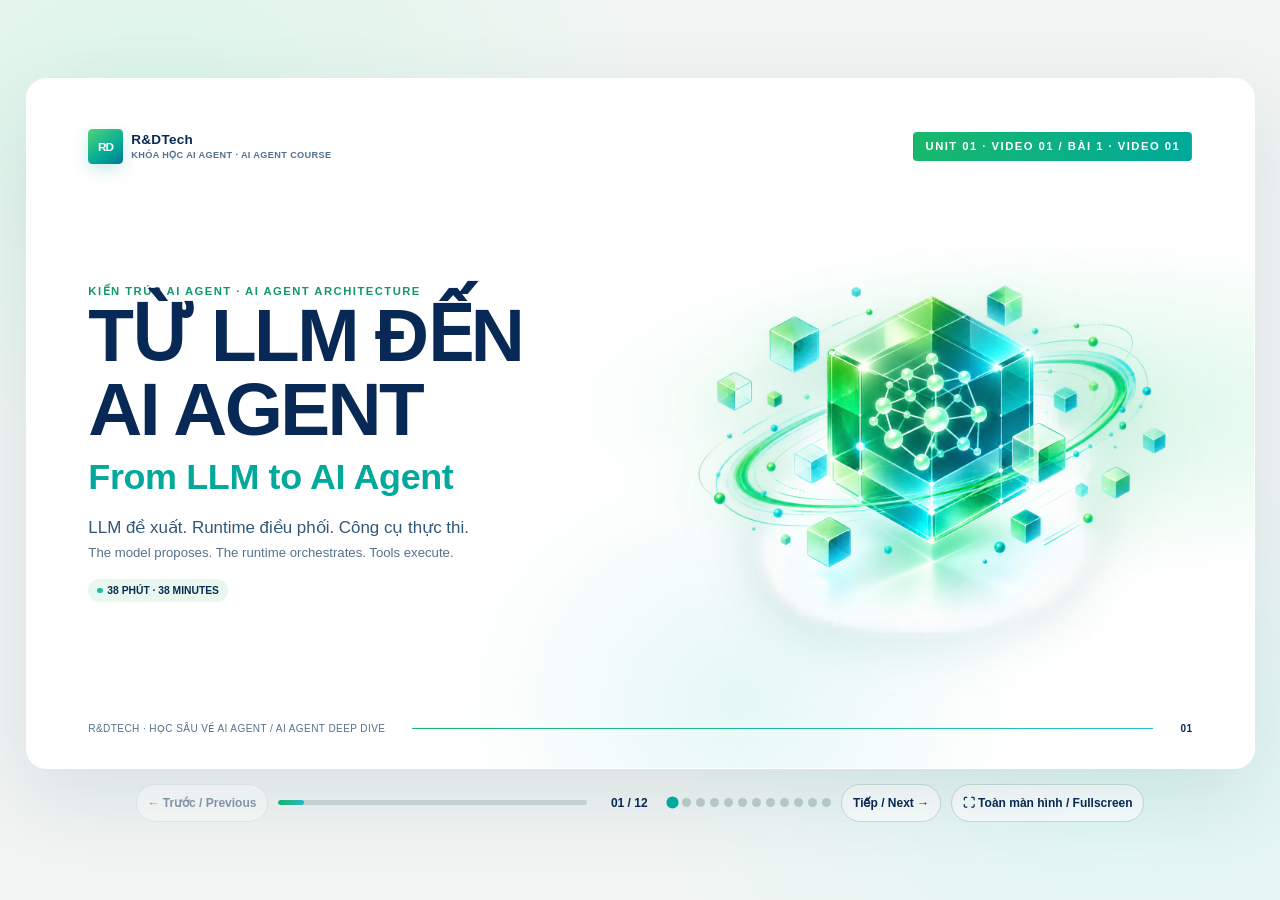
==== sessions/01-agent-architecture/video-01-from-llm-to-agent/presentation/index.html @ 14184498 "Add Video 01 AI agent debugger and course materials" ====
<!doctype html>
<html lang="vi">
<head>
  <meta charset="utf-8">
  <meta name="viewport" content="width=device-width, initial-scale=1">
  <meta name="theme-color" content="#f5faf8">
  <title>Từ LLM đến AI Agent | From LLM to AI Agent</title>
  <style>
    :root {
      color-scheme: light;
      --ink: #082956;
      --ink-soft: #31577d;
      --muted: #55718d;
      --paper: #ffffff;
      --mint: #e8f8ef;
      --mint-strong: #d2f2df;
      --green: #19b86b;
      --teal: #00a99b;
      --cyan: #28bfd0;
      --line: #bce6d4;
      --shadow: 0 28px 80px #092d4d1a;
      --radius: 1.5cqw;
    }

    * { box-sizing: border-box; }
    html, body { width: 100%; height: 100%; margin: 0; }
    body {
      color: var(--ink);
      background:
        radial-gradient(ellipse at 12% 12%, #dbf5e9 0, transparent 30%),
        radial-gradient(ellipse at 88% 86%, #def7f4 0, transparent 29%),
        #f0f5f3;
      font-family: "Avenir Next", "Segoe UI", Arial, sans-serif;
      overflow: hidden;
    }
    button { font: inherit; }
    .presentation {
      min-height: 100svh;
      display: flex;
      flex-direction: column;
      align-items: center;
      justify-content: center;
      gap: 14px;
      padding: 18px 12px;
    }
    .deck {
      position: relative;
      width: min(96vw, 1500px);
      max-height: calc(100svh - 104px);
      aspect-ratio: 16 / 9;
      container-type: inline-size;
      overflow: hidden;
      border: 1px solid #ffffff;
      border-radius: 20px;
      background: var(--paper);
      box-shadow: var(--shadow);
      isolation: isolate;
    }
    .slide {
      position: absolute;
      inset: 0;
      display: none;
      grid-template-rows: auto 1fr auto;
      gap: 2.1cqw;
      padding: 4.1cqw 5cqw 2.8cqw;
      overflow: hidden;
      background:
        radial-gradient(circle at 93% 7%, #dff7f2 0, transparent 19%),
        radial-gradient(circle at 6% 100%, #eef9f4 0, transparent 24%),
        var(--paper);
    }
    .slide.active { display: grid; animation: slide-in .28s ease-out both; }
    .slide::before {
      content: "";
      position: absolute;
      z-index: -1;
      inset: 0;
      opacity: .42;
      pointer-events: none;
      background-image: linear-gradient(#d8ece61a 1px, transparent 1px), linear-gradient(90deg, #d8ece61a 1px, transparent 1px);
      background-size: 4.2cqw 4.2cqw;
      mask-image: linear-gradient(135deg, #000 0, transparent 55%);
    }
    @keyframes slide-in { from { opacity: .3; transform: translateY(8px); } to { opacity: 1; transform: translateY(0); } }
    @media (prefers-reduced-motion: reduce) { *, *::before, *::after { animation-duration: .01ms !important; transition-duration: .01ms !important; scroll-behavior: auto !important; } }

    .masthead, .slide-foot { display: flex; align-items: center; justify-content: space-between; gap: 1rem; }
    .brand { display: flex; align-items: center; gap: .7cqw; font-weight: 800; letter-spacing: .02em; }
    .brand-mark {
      display: grid; place-items: center; width: 2.8cqw; aspect-ratio: 1; min-width: 24px;
      border-radius: .35cqw; color: white; font-size: .96cqw; font-weight: 900; letter-spacing: -.08em;
      background: linear-gradient(145deg, #51d479, #00a698 65%, #08738f);
      box-shadow: 0 6px 16px #00a69833;
    }
    .brand-name { font-size: 1.1cqw; line-height: 1.1; }
    .brand-name small { display: block; margin-top: .18em; color: var(--muted); font-size: .68em; font-weight: 600; letter-spacing: .04em; }
    .unit-tag, .eyebrow { color: var(--teal); font-size: .92cqw; font-weight: 800; letter-spacing: .13em; text-transform: uppercase; }
    .unit-tag { padding: .65em 1em; border: 1px solid transparent; border-radius: .32cqw; color: white; background: linear-gradient(100deg, var(--green), var(--teal)); }
    .slide-foot { color: #698196; font-size: .82cqw; letter-spacing: .04em; }
    .slide-foot .foot-line { flex: 1; height: 1px; margin: 0 1.1em; background: linear-gradient(90deg, #51c7a6, #b6dcea); }
    .slide-foot .page { color: var(--ink); font-weight: 800; }
    .title-block { position: relative; z-index: 1; }
    h1, h2, h3, p { margin: 0; }
    h1, h2, h3 { font-family: "Avenir Next Condensed", "Avenir Next", "Arial Narrow", sans-serif; font-weight: 800; }
    h1 { max-width: 17ch; font-size: clamp(2rem, 4.6cqw, 4.9rem); line-height: .99; letter-spacing: -.035em; text-transform: uppercase; }
    h2 { max-width: 24ch; font-size: clamp(1.65rem, 3.45cqw, 3.7rem); line-height: 1.03; letter-spacing: -.03em; text-transform: uppercase; }
    h3 { font-size: clamp(.95rem, 1.55cqw, 1.45rem); line-height: 1.1; letter-spacing: -.015em; }
    .en-title { display: block; margin-top: .28em; color: var(--teal); font-family: "Avenir Next", "Segoe UI", Arial, sans-serif; font-size: .48em; line-height: 1.15; letter-spacing: -.01em; font-weight: 700; text-transform: none; }
    .en { display: block; margin-top: .28em; color: var(--muted); font-size: .78em; line-height: 1.35; font-weight: 500; letter-spacing: 0; }
    .lede { max-width: 62ch; margin-top: 1.1em; color: var(--ink-soft); font-size: clamp(.82rem, 1.38cqw, 1.35rem); line-height: 1.45; }
    .pair { line-height: 1.2; }
    .pair small { display: block; margin-top: .32em; color: var(--muted); font-size: .78em; line-height: 1.3; font-weight: 500; }
    .body-copy { color: var(--ink-soft); font-size: clamp(.75rem, 1.13cqw, 1.1rem); line-height: 1.45; }
    .body-copy .en { font-size: .82em; }
    .accent { color: var(--teal); }
    .green { color: #168858; }
    .muted { color: var(--muted); }
    .pill { display: inline-flex; align-items: center; gap: .45em; padding: .55em .85em; border-radius: 99px; background: var(--mint); color: var(--ink); font-size: .84cqw; font-weight: 700; }
    .pill::before { content: ""; width: .55em; aspect-ratio: 1; border-radius: 50%; background: linear-gradient(135deg, var(--green), var(--cyan)); }
    .callout { display: flex; align-items: center; gap: 1.1em; padding: 1em 1.2em; border: 1px solid #a8e0cb; border-radius: 1cqw; background: linear-gradient(110deg, #effbf5, #f7fcfa); }
    .callout-bar { flex: 0 0 .28em; align-self: stretch; border-radius: 10px; background: linear-gradient(var(--green), var(--cyan)); }
    .callout p { color: var(--ink); font-size: clamp(.85rem, 1.35cqw, 1.28rem); line-height: 1.35; font-weight: 700; }
    .callout p small { display: block; margin-top: .35em; color: var(--muted); font-size: .78em; font-weight: 500; }
    .node { position: relative; padding: 1.3cqw; border: 1px solid var(--line); border-radius: 1.05cqw; background: #ffffffeb; box-shadow: 0 9px 24px #0c44510d; }
    .node strong { display: block; font-size: 1.2cqw; line-height: 1.1; }
    .node small { display: block; margin-top: .48em; color: var(--muted); font-size: .9cqw; line-height: 1.35; }
    .node-number { display: inline-grid; place-items: center; width: 2em; height: 2em; margin-bottom: .55em; border-radius: .6em; background: var(--mint-strong); color: #078472; font-size: 1cqw; font-weight: 850; }
    .icon-box { display: grid; place-items: center; width: 4.6cqw; aspect-ratio: 1; min-width: 42px; border-radius: 1.1cqw; color: var(--teal); background: linear-gradient(145deg, #e2faef, #e4f8fa); }
    .icon-box svg { width: 60%; height: 60%; }
    .core-dot { display: grid; place-items: center; aspect-ratio: 1; border-radius: 25%; color: #fff; background: linear-gradient(145deg, #45d67c, #00a7a3 70%, #14788b); font-weight: 900; box-shadow: 0 14px 32px #00a78c33; }
    .arrow { color: var(--teal); font-size: 2.4cqw; font-weight: 300; text-align: center; }
    .grid-2 { display: grid; grid-template-columns: repeat(2, 1fr); gap: 1.2cqw; }
    .grid-3 { display: grid; grid-template-columns: repeat(3, 1fr); gap: 1.2cqw; }
    .grid-4 { display: grid; grid-template-columns: repeat(4, 1fr); gap: 1cqw; }
    .stack { display: grid; gap: 1cqw; }

    /* Cover */
    .cover { color: var(--ink); background: radial-gradient(ellipse at 84% 48%, #d8f7e6 0, transparent 34%), radial-gradient(ellipse at 58% 90%, #e5f8f5 0, transparent 28%), #fff; }
    .cover::before { opacity: .24; background-image: linear-gradient(#8bd8c51a 1px, transparent 1px), linear-gradient(90deg, #8bd8c51a 1px, transparent 1px); mask-image: linear-gradient(135deg, #000 0, transparent 60%); }
    .cover .brand-name small, .cover .slide-foot { color: var(--muted); }
    .cover .unit-tag { color: white; border-color: transparent; background: linear-gradient(100deg, var(--green), var(--teal)); }
    .cover .eyebrow { color: #13976d; }
    .cover .en-title { color: var(--teal); }
    .cover .lede { color: var(--ink-soft); }
    .cover .slide-foot .foot-line { background: linear-gradient(90deg, var(--green), var(--cyan)); }
    .cover-grid { display: grid; grid-template-columns: 1.03fr .97fr; align-items: center; gap: 2cqw; min-height: 0; }
    .cover h1 { max-width: 12ch; font-size: clamp(2.4rem, 6.1cqw, 6.4rem); }
    .cover .lede { max-width: 48ch; }
    .cover-visual { position: relative; display: grid; place-items: center; min-height: 27cqw; }
    .hero-art { display: block; width: 112%; max-height: 34cqw; object-fit: contain; filter: drop-shadow(0 18px 24px #078b7620); }
    .orbit { position: absolute; width: 25cqw; aspect-ratio: 1; border: 1px solid #51dbbc80; border-radius: 50%; transform: rotate(-26deg) scaleY(.72); box-shadow: 0 0 0 2.2cqw #35cba510, 0 0 0 4.4cqw #35cba508; }
    .orbit::before, .orbit::after { content: ""; position: absolute; top: 50%; left: -1.6%; width: 3.2%; aspect-ratio: 1; border-radius: 50%; background: #6df4c4; box-shadow: 0 0 24px #6df4c4; }
    .orbit::after { left: auto; right: -1.6%; background: #39d4e5; box-shadow: 0 0 24px #39d4e5; }
    .core-cube { position: relative; display: grid; place-items: center; width: 15cqw; aspect-ratio: 1; transform: rotate(45deg); border: 1px solid #b5fff07a; border-radius: 2.3cqw; background: linear-gradient(135deg, #5ee1a7c9, #009facc7 62%, #083d6b); box-shadow: 22px 25px 0 #061d3480, 0 0 80px #16d5b755; }
    .core-cube span { transform: rotate(-45deg); color: white; font-size: 3.2cqw; font-weight: 900; letter-spacing: -.08em; }
    .orbit-label { position: absolute; padding: .65em .85em; border: 1px solid #8cf4d279; border-radius: 99px; color: #e9fff8; background: #092942b8; font-size: .85cqw; font-weight: 700; box-shadow: 0 8px 26px #00172344; }
    .orbit-label small { display: block; margin-top: .18em; color: #abe3d8; font-size: .8em; font-weight: 500; }
    .label-context { top: 7%; left: -4%; }
    .label-tools { right: -2%; top: 25%; }
    .label-runtime { bottom: 6%; left: 4%; }
    .label-environment { right: 0; bottom: 11%; }

    /* Slide 2 */
    .course-map { align-content: center; }
    .course-map .node { min-height: 16cqw; padding: 1.4cqw; border-top: .32cqw solid var(--green); }
    .course-map .node:nth-child(even) { border-top-color: var(--cyan); }
    .course-map .node strong { font-size: 1.35cqw; }
    .course-map .unit-number { color: #139975; font-size: 2.7cqw; font-weight: 900; letter-spacing: -.06em; }
    .course-note { margin-top: 1.4cqw; }
    /* Slide 3 */
    .video-card { display: grid; grid-template-columns: .18fr 1fr; gap: 1.4cqw; align-items: center; min-height: 13cqw; padding: 1.6cqw; border: 1px solid var(--line); border-radius: 1.2cqw; background: linear-gradient(110deg, #f1fbf5, #fff 72%); }
    .video-card:nth-child(2) { background: linear-gradient(110deg, #eaf8fa, #fff 72%); }
    .video-no { color: var(--teal); font-size: 4cqw; line-height: .9; font-weight: 900; letter-spacing: -.07em; }
    .video-card h3 { font-size: 1.7cqw; }
    .video-card p { margin-top: .5em; color: var(--ink-soft); font-size: 1cqw; line-height: 1.4; }
    .video-card p small { display: block; margin-top: .24em; color: var(--muted); font-size: .82em; }
    /* Slide 4 */
    .transition-grid { display: grid; grid-template-columns: .76fr .16fr 1.3fr; align-items: center; gap: 1.2cqw; }
    .llm-card { display: grid; place-items: center; min-height: 16cqw; text-align: center; background: #f5fafb; }
    .llm-card .core-dot { display: grid; place-items: center; width: 7cqw; aspect-ratio: 1; margin: 1cqw 0; border-radius: 2cqw; color: white; background: linear-gradient(145deg, #45d67c, #00a7a3 70%, #14788b); font-size: 2.5cqw; font-weight: 900; box-shadow: 0 14px 32px #00a78c33; }
    .agent-card { padding: 1.5cqw; border: 1px solid #a6dfcd; border-radius: 1.1cqw; background: linear-gradient(135deg, #eefaf4, #fff 70%); }
    .agent-card-head { display: flex; align-items: center; gap: 1cqw; margin-bottom: 1.2cqw; }
    .agent-card-head .core-dot { flex: 0 0 4cqw; display: grid; place-items: center; width: 4cqw; aspect-ratio: 1; border-radius: 1cqw; color: white; background: linear-gradient(145deg, #42d276, #00a6a2 70%, #14788b); font-size: 1.2cqw; font-weight: 900; }
    .agent-card-body { display: grid; grid-template-columns: 1.05fr .95fr; gap: .6cqw; align-items: center; }
    .architecture-art { display: block; width: 100%; max-height: 13cqw; object-fit: contain; filter: drop-shadow(0 12px 18px #078b7620); }
    .agent-parts { display: grid; grid-template-columns: repeat(2, 1fr); gap: .65cqw; }
    .agent-parts div { padding: .72cqw .85cqw; border-left: .23cqw solid var(--teal); background: #fff; font-size: .88cqw; font-weight: 750; }
    .agent-parts small { display: block; margin-top: .22em; color: var(--muted); font-size: .82em; font-weight: 500; }
    .transition-caption { margin-top: 1.3cqw; text-align: center; }
    /* Slide 5 */
    .io-row { display: grid; grid-template-columns: 1fr .22fr 1fr .22fr 1fr; align-items: center; gap: .7cqw; }
    .io-card { min-height: 15cqw; padding: 1.4cqw; }
    .io-card h3 { margin-bottom: 1cqw; }
    .io-list { display: grid; gap: .55cqw; color: var(--ink-soft); font-size: .93cqw; }
    .io-list span { padding: .55em .7em; border-radius: .6em; background: #f1f8f6; }
    .limitations { align-self: end; display: grid; grid-template-columns: repeat(3, 1fr); gap: .7cqw; }
    .limit { padding: .8cqw 1cqw; border: 1px solid #d4e8e1; border-radius: .8cqw; background: #fff; font-size: .9cqw; font-weight: 700; line-height: 1.25; }
    .limit small { display: block; margin-top: .25em; color: var(--muted); font-size: .8em; font-weight: 500; }
    /* Slide 6 */
    .compare-card { display: flex; flex-direction: column; gap: .7cqw; min-height: 22cqw; padding: 1.35cqw; border: 1px solid var(--line); border-radius: 1cqw; background: #ffffffd9; }
    .compare-card.featured { border-color: #68c9ac; background: linear-gradient(150deg, #e9f9f1, #fff 67%); box-shadow: 0 12px 30px #1baf8212; }
    .compare-card h3 { font-size: 1.55cqw; }
    .compare-tagline { color: var(--teal); font-size: .83cqw; font-weight: 800; letter-spacing: .05em; text-transform: uppercase; }
    .mini-flow { display: flex; align-items: center; justify-content: center; gap: .45cqw; min-height: 4cqw; margin: .3cqw 0; color: var(--ink); font-size: .9cqw; font-weight: 750; }
    .mini-flow b { color: var(--teal); font-size: 1.3cqw; }
    .compare-card p { color: var(--ink-soft); font-size: .88cqw; line-height: 1.4; }
    .compare-card p small { display: block; margin-top: .28em; color: var(--muted); font-size: .83em; }
    /* Slide 7 */
    .equation { display: grid; grid-template-columns: 1.1fr .18fr repeat(5, 1fr); align-items: stretch; gap: .55cqw; }
    .equation .eq { display: grid; place-content: center; color: var(--teal); font-size: 2.3cqw; font-weight: 600; }
    .equation-part { display: grid; align-content: center; gap: .55cqw; min-height: 10cqw; padding: .9cqw; border: 1px solid var(--line); border-radius: .9cqw; background: white; text-align: center; }
    .equation-part:first-child { border-color: #69d6af; background: #ecfbf3; }
    .equation-part strong { font-size: 1.12cqw; }
    .equation-part small { color: var(--muted); font-size: .78cqw; line-height: 1.3; }
    .equation-part .symbol { display: grid; place-items: center; margin: auto; width: 2.7cqw; aspect-ratio: 1; border-radius: .8cqw; color: var(--teal); background: var(--mint); font-size: 1.25cqw; font-weight: 900; }
    /* Slide 8 */
    .architecture { position: relative; display: grid; grid-template-columns: 1fr 1.2fr 1fr; grid-template-rows: auto 1fr auto; align-items: center; gap: 1.1cqw; padding: 1.2cqw 1.3cqw; border: 1px solid #cee9df; border-radius: 1.3cqw; background: linear-gradient(145deg, #f4fbf7, #fff 58%, #eef9fa); }
    .architecture .node { padding: .9cqw; text-align: center; }
    .architecture .node strong { font-size: 1.02cqw; }
    .architecture .node small { font-size: .76cqw; }
    .arch-app { grid-column: 2; grid-row: 1; }
    .arch-llm { grid-column: 1; grid-row: 2; }
    .arch-runtime { grid-column: 2; grid-row: 2; border-color: #41b997; background: linear-gradient(135deg,#dff8ec,#f5fffb); box-shadow: 0 12px 32px #008e7330; }
    .arch-tools { grid-column: 3; grid-row: 2; }
    .arch-context { grid-column: 1 / 2; grid-row: 3; }
    .arch-env { grid-column: 3; grid-row: 3; }
    .arch-connector { position: absolute; color: var(--teal); font-size: 1.25cqw; font-weight: 750; }
    .conn-app { top: 27%; left: 49%; transform: translateX(-50%); }
    .conn-llm { top: 49%; left: 28%; }
    .conn-tools { top: 49%; right: 26%; }
    .arch-caption { margin-top: .2cqw; text-align: center; color: var(--muted); font-size: .78cqw; }
    .arch-caption small { display: block; margin-top: .22em; font-size: .9em; }
    /* Slide 9 */
    .loop-grid { display: grid; grid-template-columns: repeat(4, 1fr); gap: .8cqw; align-content: center; }
    .loop-step { position: relative; min-height: 8.7cqw; padding: 1cqw; border: 1px solid var(--line); border-radius: .95cqw; background: #fff; }
    .loop-step .step-n { display: inline-grid; place-items: center; width: 1.9em; height: 1.9em; margin-bottom: .55em; border-radius: 50%; color: white; background: linear-gradient(145deg, var(--green), var(--teal)); font-size: .85cqw; font-weight: 850; }
    .loop-step strong { display: block; font-size: 1.08cqw; line-height: 1.15; }
    .loop-step small { display: block; margin-top: .35em; color: var(--muted); font-size: .77cqw; line-height: 1.3; }
    .loop-step:not(:nth-child(4)):not(:nth-child(8))::after { content: "→"; position: absolute; top: 42%; right: -.85cqw; z-index: 2; color: var(--teal); font-size: 1.35cqw; font-weight: 800; }
    .loop-step:nth-child(4)::after { content: "↓"; position: absolute; right: 48%; bottom: -1.45cqw; z-index: 2; color: var(--teal); font-size: 1.25cqw; font-weight: 800; }
    .loop-step:nth-child(5)::after, .loop-step:nth-child(6)::after, .loop-step:nth-child(7)::after { content: "←"; right: auto; left: -.85cqw; }
    .loop-step:nth-child(5) { grid-column: 4; }
    .loop-step:nth-child(6) { grid-column: 3; }
    .loop-step:nth-child(7) { grid-column: 2; }
    .loop-step:nth-child(8) { grid-column: 1; }
    .loop-step.end { border-color: #70d5ad; background: #eafaf2; }
    .loop-rule { color: var(--ink-soft); font-size: .85cqw; text-align: center; }
    .loop-rule small { display: block; margin-top: .2em; color: var(--muted); font-size: .9em; }
    /* Slide 10 */
    .react-grid { display: grid; grid-template-columns: repeat(3, 1fr); gap: 1.25cqw; align-items: stretch; }
    .react-card { min-height: 16cqw; padding: 1.45cqw; border: 1px solid var(--line); border-radius: 1.15cqw; background: white; }
    .react-card .step-no { color: #15a981; font-size: 3.3cqw; line-height: .9; font-weight: 900; letter-spacing: -.08em; }
    .react-card h3 { margin-top: .8em; font-size: 1.45cqw; }
    .react-card p { margin-top: .65em; color: var(--ink-soft); font-size: .95cqw; line-height: 1.4; }
    .react-card p small { display: block; margin-top: .3em; color: var(--muted); font-size: .82em; }
    .react-arrow { display: grid; place-items: center; margin-top: .7cqw; color: var(--teal); font-size: 2.2cqw; }
    /* Slide 11 */
    .tool-layout { display: grid; grid-template-columns: 1.08fr .92fr; align-items: center; gap: 1.8cqw; }
    .code-panel { overflow: hidden; border: 1px solid #177e82; border-radius: 1cqw; color: #d9f6ef; background: #0b2942; box-shadow: 0 12px 32px #08243e28; }
    .code-head { display: flex; justify-content: space-between; padding: .8cqw 1cqw; color: #9cebd0; border-bottom: 1px solid #ffffff20; font-size: .82cqw; font-weight: 750; }
    pre { margin: 0; padding: 1.3cqw 1.4cqw; overflow: auto; color: #e4f3f0; font: 1.02cqw/1.65 ui-monospace, SFMono-Regular, Menlo, monospace; }
    .json-key { color: #5bdad0; }
    .json-string { color: #f4db74; }
    .tool-steps { display: grid; gap: .65cqw; }
    .tool-side { display: grid; gap: .25cqw; }
    .tool-art { display: block; width: 100%; height: 9.8cqw; object-fit: contain; filter: drop-shadow(0 10px 16px #078b7620); }
    .tool-step { display: grid; grid-template-columns: 2.1cqw 1fr; align-items: center; gap: .75cqw; padding: .7cqw .8cqw; border-bottom: 1px solid #d9eae4; }
    .tool-step b { display: grid; place-items: center; width: 2cqw; aspect-ratio: 1; border-radius: 50%; color: #087d72; background: #def7ec; font-size: .85cqw; }
    .tool-step strong { display: block; font-size: .94cqw; }
    .tool-step small { display: block; margin-top: .15em; color: var(--muted); font-size: .75cqw; }
    /* Slide 12 */
    .demo-flow { display: grid; grid-template-columns: repeat(4, 1fr); gap: 1cqw; align-items: stretch; }
    .demo-step { position: relative; min-height: 18cqw; padding: 1.2cqw; border: 1px solid var(--line); border-radius: 1cqw; background: #fff; }
    .demo-step:not(:last-child)::after { content: "›"; position: absolute; z-index: 2; top: 42%; right: -.8cqw; color: var(--green); font-size: 2.4cqw; font-weight: 800; }
    .demo-step .number { color: var(--teal); font-size: 2.6cqw; line-height: 1; font-weight: 900; }
    .demo-step h3 { margin-top: .75em; font-size: 1.2cqw; }
    .demo-step p { margin-top: .65em; color: var(--ink-soft); font-size: .88cqw; line-height: 1.4; }
    .demo-step p small { display: block; margin-top: .28em; color: var(--muted); font-size: .82em; }
    .demo-step:last-child { border-color: #72d8b0; background: linear-gradient(145deg,#ebfaf2,#fff); }
    .trace-line { display: flex; align-items: center; justify-content: space-between; gap: .55cqw; margin-top: 1.1cqw; padding: .8cqw 1cqw; border-radius: .75cqw; color: #e5f7f0; background: #0a2a45; font: .78cqw ui-monospace, SFMono-Regular, Menlo, monospace; }
    .trace-line span { color: #74e5bd; }
    .trace-line b { color: #58c9d6; font-size: 1.2em; }

    .controls { display: flex; align-items: center; justify-content: center; gap: 10px; width: min(96vw, 1500px); color: var(--ink-soft); }
    .control-btn { min-height: 38px; padding: .55em .9em; border: 1px solid #c8dcd6; border-radius: 99px; color: var(--ink); background: #ffffffb8; font-size: 12px; font-weight: 700; cursor: pointer; transition: background .2s ease, border-color .2s ease, transform .2s ease; }
    .control-btn:hover { border-color: #70c9a9; background: white; transform: translateY(-1px); }
    .control-btn:focus-visible, .dot:focus-visible { outline: 3px solid #00a69b; outline-offset: 3px; }
    .control-btn:disabled { opacity: .45; cursor: not-allowed; transform: none; }
    .progress-wrap { display: flex; align-items: center; gap: .8em; width: min(35vw, 380px); }
    .progress-track { flex: 1; height: 5px; overflow: hidden; border-radius: 99px; background: #cedbd7; }
    .progress-fill { width: 8.333%; height: 100%; border-radius: inherit; background: linear-gradient(90deg, var(--green), var(--cyan)); transition: width .25s ease; }
    .counter { min-width: 58px; color: var(--ink); font-size: 12px; font-weight: 800; text-align: center; }
    .dots { display: flex; align-items: center; gap: 5px; }
    .dot { width: 9px; height: 9px; padding: 0; border: 0; border-radius: 50%; background: #bdcec9; cursor: pointer; transition: transform .2s, background .2s; }
    .dot[aria-current="step"] { transform: scale(1.35); background: var(--teal); }
    .sr-only { position: absolute; width: 1px; height: 1px; padding: 0; margin: -1px; overflow: hidden; clip: rect(0,0,0,0); white-space: nowrap; border: 0; }

    @media (max-width: 760px) {
      .presentation { gap: 9px; padding: 10px 5px; }
      .deck { width: 98vw; max-height: calc(100svh - 83px); border-radius: 10px; }
      .slide { padding: 4cqw 4.2cqw 2.8cqw; gap: 2.2cqw; }
      .brand-name { font-size: 1.5cqw; }
      .brand-mark { font-size: 1.6cqw; }
      .unit-tag, .eyebrow { font-size: 1.15cqw; }
      .slide-foot { font-size: 1.05cqw; }
      .body-copy { font-size: 1.25cqw; }
      .node strong { font-size: 1.4cqw; }
      .node small { font-size: 1.08cqw; }
      .controls { gap: 5px; }
      .control-btn { min-height: 34px; padding: .45em .7em; font-size: 10px; }
      .dots { gap: 4px; }
      .dot { width: 7px; height: 7px; }
      .counter { min-width: 47px; font-size: 10px; }
      .progress-wrap { width: 26vw; }
    }
    @media (max-height: 560px) {
      .deck { height: calc(100svh - 86px); width: auto; max-height: none; }
      .presentation { gap: 7px; padding: 8px; }
      .slide { padding-top: 3cqw; padding-bottom: 2cqw; gap: 1.4cqw; }
    }
    .presentation:fullscreen { gap: 8px; padding: 8px; background: #eaf1ef; }
    .presentation:fullscreen .deck { width: min(98vw, calc((100svh - 70px) * 1.7778)); max-height: calc(100svh - 70px); border-radius: 12px; }
    @media print {
      body { overflow: visible; background: white; }
      .presentation { display: block; padding: 0; }
      .controls { display: none !important; }
      .deck { width: 100%; max-height: none; overflow: visible; border: 0; border-radius: 0; box-shadow: none; }
      .slide, .slide.active { position: relative; display: grid !important; width: 100%; aspect-ratio: 16 / 9; break-after: page; page-break-after: always; }
      .slide:last-child { break-after: auto; page-break-after: auto; }
    }
  </style>
</head>
<body>
  <div class="presentation" id="presentation">
    <main class="deck" id="deck" aria-label="Bài trình chiếu song ngữ: Từ LLM đến AI Agent / Bilingual presentation: From LLM to AI Agent">

      <section class="slide cover active" aria-labelledby="s1-title" aria-hidden="false">
        <header class="masthead">
          <div class="brand"><span class="brand-mark">RD</span><span class="brand-name">R&amp;DTech<small>KHÓA HỌC AI AGENT · AI AGENT COURSE</small></span></div>
          <span class="unit-tag">UNIT 01 · VIDEO 01 / BÀI 1 · VIDEO 01</span>
        </header>
        <div class="cover-grid">
          <div class="title-block">
            <p class="eyebrow">KIẾN TRÚC AI AGENT · AI AGENT ARCHITECTURE</p>
            <h1 id="s1-title">Từ LLM đến AI Agent<span class="en-title">From LLM to AI Agent</span></h1>
            <p class="lede">LLM đề xuất. Runtime điều phối. Công cụ thực thi.<span class="en">The model proposes. The runtime orchestrates. Tools execute.</span></p>
            <div class="pill" style="margin-top:1.4cqw">38 PHÚT · 38 MINUTES</div>
          </div>
          <div class="cover-visual">
            <img class="hero-art" src="assets/illustrations/ai-agent-hero.png" alt="Khối AI Agent trong sắc xanh lục và teal / Emerald and teal AI Agent cube">
          </div>
        </div>
        <footer class="slide-foot"><span>R&amp;DTECH · HỌC SÂU VỀ AI AGENT / AI AGENT DEEP DIVE</span><span class="foot-line"></span><span class="page">01</span></footer>
      </section>

      <section class="slide" aria-labelledby="s2-title" aria-hidden="true">
        <header class="masthead"><div class="brand"><span class="brand-mark">RD</span><span class="brand-name">R&amp;DTech<small>AI AGENT COURSE · KHÓA HỌC AI AGENT</small></span></div><span class="unit-tag">LỘ TRÌNH · COURSE MAP</span></header>
        <div class="title-block"><p class="eyebrow">4 UNIT · 4 HỌC PHẦN</p><h2 id="s2-title">Bản đồ khóa học<span class="en-title">Course roadmap</span></h2><p class="lede">Từ kiến trúc nền tảng đến vận hành Agent an toàn.<span class="en">From core architecture to secure agent operations.</span></p></div>
        <div class="grid-4 course-map">
          <article class="node"><div class="unit-number">01</div><h3>Kiến trúc AI Agent<span class="en">AI Agent Architecture</span></h3><p class="body-copy">LLM · vòng lặp · gọi công cụ · điều phối<span class="en">LLM · agent loop · tool calling · orchestration</span></p></article>
          <article class="node"><div class="unit-number">02</div><h3>Context, RAG &amp; Tool Harness<span class="en">Context, RAG &amp; Tool Harness</span></h3><p class="body-copy">Truy xuất · grounding · tích hợp công cụ<span class="en">Retrieval · grounding · tool integration</span></p></article>
          <article class="node"><div class="unit-number">03</div><h3>Orchestration &amp; Evaluation<span class="en">Orchestration &amp; Evaluation</span></h3><p class="body-copy">Workflow · phê duyệt · đánh giá<span class="en">Workflows · approvals · evaluation</span></p></article>
          <article class="node"><div class="unit-number">04</div><h3>Security, Governance &amp; AgentOps<span class="en">Security, Governance &amp; AgentOps</span></h3><p class="body-copy">Quyền truy cập · log · quan sát<span class="en">Access control · logs · observability</span></p></article>
        </div>
        <div class="callout course-note"><span class="callout-bar"></span><p>Mỗi Unit kết hợp lý thuyết và thực hành Python.<small>Every unit combines theory with Python practice.</small></p></div>
        <footer class="slide-foot"><span>UNIT 01 · KIẾN TRÚC AI AGENT / AI AGENT ARCHITECTURE</span><span class="foot-line"></span><span class="page">02</span></footer>
      </section>

      <section class="slide" aria-labelledby="s3-title" aria-hidden="true">
        <header class="masthead"><div class="brand"><span class="brand-mark">RD</span><span class="brand-name">R&amp;DTech<small>AI AGENT COURSE · KHÓA HỌC AI AGENT</small></span></div><span class="unit-tag">UNIT 01 · 2 VIDEO / HỌC PHẦN 1 · 2 VIDEOS</span></header>
        <div class="title-block"><p class="eyebrow">TỪ NỀN TẢNG ĐẾN RUNTIME · FOUNDATIONS TO RUNTIME</p><h2 id="s3-title">Hai video, một bức tranh kiến trúc<span class="en-title">Two videos, one architecture map</span></h2><p class="lede">Video 01 giới thiệu hệ thống Agent; Video 02 đi sâu vào Harness và Runtime.<span class="en">Video 01 introduces the agent system; Video 02 explores its harness and runtime.</span></p></div>
        <div class="stack">
          <article class="video-card"><div class="video-no">01</div><div><h3>Từ LLM đến kiến trúc AI Agent<span class="en">From LLM to AI Agent Architecture</span></h3><p>Chatbot · workflow · agent loop · ReAct · tool calling<small>Chatbots · workflows · agent loop · ReAct · tool calling</small></p></div></article>
          <article class="video-card"><div class="video-no">02</div><div><h3>Agent Harness &amp; Runtime<span class="en">Agent Harness &amp; Runtime</span></h3><p>State · execution loop · giới hạn thực thi · trace<small>State · execution loop · execution limits · traces</small></p></div></article>
        </div>
        <footer class="slide-foot"><span>TRỌNG TÂM VIDEO 01: AI AGENT LÀ MỘT HỆ THỐNG / VIDEO 01 FOCUS: AN AI AGENT IS A SYSTEM</span><span class="foot-line"></span><span class="page">03</span></footer>
      </section>

      <section class="slide" aria-labelledby="s4-title" aria-hidden="true">
        <header class="masthead"><div class="brand"><span class="brand-mark">RD</span><span class="brand-name">R&amp;DTech<small>UNIT 01 · VIDEO 01</small></span></div><span class="unit-tag">TỪ LLM ĐẾN AGENT · THE SHIFT</span></header>
        <div class="title-block"><p class="eyebrow">MỘT MODEL CHƯA PHẢI LÀ CẢ HỆ THỐNG · A MODEL IS NOT THE WHOLE SYSTEM</p><h2 id="s4-title">LLM tạo nội dung; Agent hoàn thành nhiệm vụ<span class="en-title">LLMs generate; agents complete tasks</span></h2></div>
        <div>
          <div class="transition-grid">
            <article class="node llm-card"><h3>LLM<span class="en">Language model</span></h3><div class="core-dot">AI</div><p class="body-copy">Nhận input → sinh output<span class="en">Input → generated output</span></p></article>
            <div class="arrow" aria-hidden="true">→</div>
            <article class="agent-card"><div class="agent-card-head"><div class="core-dot">AG</div><h3>Hệ thống Agent<span class="en">Agent system</span></h3></div><div class="agent-card-body"><img class="architecture-art" src="assets/illustrations/agent-architecture.png" alt="Sơ đồ hệ thống AI Agent với LLM, runtime, context, tools và environment / AI Agent system with LLM, runtime, context, tools, and environment"><div class="agent-parts"><div>NGỮ CẢNH<small>CONTEXT</small></div><div>CÔNG CỤ<small>TOOLS</small></div><div>RUNTIME<small>ORCHESTRATION</small></div><div>MÔI TRƯỜNG<small>ENVIRONMENT</small></div></div></div></article>
          </div>
          <div class="callout transition-caption"><span class="callout-bar"></span><p>Khả năng hành động đến từ hệ thống và quyền được cấp.<small>Actions come from the surrounding system and its granted permissions.</small></p></div>
        </div>
        <footer class="slide-foot"><span>MODEL ĐỀ XUẤT · HỆ THỐNG ĐIỀU PHỐI VÀ THỰC THI / MODEL PROPOSES · SYSTEM ORCHESTRATES AND EXECUTES</span><span class="foot-line"></span><span class="page">04</span></footer>
      </section>

      <section class="slide" aria-labelledby="s5-title" aria-hidden="true">
        <header class="masthead"><div class="brand"><span class="brand-mark">RD</span><span class="brand-name">R&amp;DTech<small>UNIT 01 · VIDEO 01</small></span></div><span class="unit-tag">RANH GIỚI CỦA LLM · LLM BOUNDARIES</span></header>
        <div class="title-block"><p class="eyebrow">ĐẦU VÀO → MODEL → ĐẦU RA / INPUT → MODEL → OUTPUT</p><h2 id="s5-title">LLM xử lý đầu vào và tạo đầu ra<span class="en-title">LLMs transform inputs into outputs</span></h2></div>
        <div class="stack">
          <div class="io-row">
            <article class="node io-card"><h3>Đầu vào<span class="en">Input</span></h3><div class="io-list"><span>Văn bản · Text</span><span>Mã nguồn · Code</span><span>Lịch sử · History</span></div></article>
            <div class="arrow" aria-hidden="true">→</div>
            <article class="node io-card" style="display:grid;place-content:center;text-align:center;background:linear-gradient(145deg,#e9fbf2,#effcff)"><div class="core-dot" style="margin:auto">LLM</div><p class="body-copy">Suy luận và sinh token<span class="en">Reasoning and token generation</span></p></article>
            <div class="arrow" aria-hidden="true">→</div>
            <article class="node io-card"><h3>Đầu ra<span class="en">Output</span></h3><div class="io-list"><span>Văn bản · Text</span><span>JSON · dữ liệu có cấu trúc / structured data</span><span>Yêu cầu gọi tool · Tool request</span></div></article>
          </div>
          <div class="limitations">
            <div class="limit">Không tự có quyền truy cập<small>No automatic external access</small></div>
            <div class="limit">Không tự thực thi hành động<small>Does not execute actions by itself</small></div>
            <div class="limit">Không tự quản lý vòng lặp<small>Does not manage its own execution loop</small></div>
          </div>
        </div>
        <footer class="slide-foot"><span>YÊU CẦU TOOL ≠ TOOL ĐÃ ĐƯỢC THỰC THI / A TOOL REQUEST ≠ AN EXECUTED TOOL</span><span class="foot-line"></span><span class="page">05</span></footer>
      </section>

      <section class="slide" aria-labelledby="s6-title" aria-hidden="true">
        <header class="masthead"><div class="brand"><span class="brand-mark">RD</span><span class="brand-name">R&amp;DTech<small>UNIT 01 · VIDEO 01</small></span></div><span class="unit-tag">SO SÁNH CÁCH ĐIỀU KHIỂN · CONTROL PATTERNS</span></header>
        <div class="title-block"><p class="eyebrow">AI CHỌN BƯỚC TIẾP THEO? · WHO CHOOSES THE NEXT STEP?</p><h2 id="s6-title">Chatbot vs Workflow vs Agent<span class="en-title">Three patterns, three kinds of control</span></h2></div>
        <div>
          <div class="grid-3">
            <article class="compare-card"><div class="compare-tagline">HỎI – ĐÁP · Q&amp;A</div><h3>Chatbot<span class="en">Chatbot</span></h3><div class="mini-flow"><span>User</span><b>→</b><span>LLM</span><b>→</b><span>Answer</span></div><p>Ứng dụng hoặc người dùng đưa yêu cầu tiếp theo.<small>The app or user supplies the next prompt.</small></p></article>
            <article class="compare-card"><div class="compare-tagline">LUỒNG ĐỊNH SẴN · FIXED FLOW</div><h3>Workflow<span class="en">Workflow</span></h3><div class="mini-flow"><span>Bước 1</span><b>→</b><span>Bước 2</span><b>→</b><span>Bước 3</span></div><p>Code chọn bước tiếp theo theo trình tự đã thiết kế.<small>Code selects the next step from a predefined sequence.</small></p></article>
            <article class="compare-card featured"><div class="compare-tagline">LỰA CHỌN TRONG GIỚI HẠN · BOUNDED CHOICE</div><h3>Agent<span class="en">Agent</span></h3><div class="mini-flow"><span>Decide</span><b>→</b><span>Act</span><b>→</b><span>Observe</span></div><p>Model chọn hành động phù hợp trong phạm vi cho phép.<small>The model chooses an allowed action based on what it observes.</small></p></article>
          </div>
          <p class="body-copy" style="margin-top:1cqw;text-align:center;font-weight:700">Ứng dụng thực tế có thể kết hợp workflow cố định và quyết định của Agent.<span class="en">Real applications can combine fixed workflows with agent decisions.</span></p>
        </div>
        <footer class="slide-foot"><span>KHÁC BIỆT CỐT LÕI: AI QUYẾT ĐỊNH BƯỚC TIẾP THEO / CORE DIFFERENCE: WHO DECIDES THE NEXT STEP</span><span class="foot-line"></span><span class="page">06</span></footer>
      </section>

      <section class="slide" aria-labelledby="s7-title" aria-hidden="true">
        <header class="masthead"><div class="brand"><span class="brand-mark">RD</span><span class="brand-name">R&amp;DTech<small>UNIT 01 · VIDEO 01</small></span></div><span class="unit-tag">MÔ HÌNH KHÁI NIỆM · CONCEPTUAL MODEL</span></header>
        <div class="title-block"><p class="eyebrow">NHÌN AGENT NHƯ MỘT HỆ THỐNG · THINK IN SYSTEMS</p><h2 id="s7-title">Điều gì biến LLM thành Agent?<span class="en-title">What turns an LLM into an agent?</span></h2></div>
        <div class="stack" style="align-content:center">
          <div class="equation">
            <div class="equation-part"><span class="symbol">AG</span><strong>HỆ THỐNG AGENT</strong><small>AGENT SYSTEM</small></div><div class="eq">=</div>
            <div class="equation-part"><span class="symbol">AI</span><strong>LLM</strong><small>Suy luận · Reasoning</small></div>
            <div class="equation-part"><span class="symbol">CTX</span><strong>Context</strong><small>Ngữ cảnh · Context</small></div>
            <div class="equation-part"><span class="symbol">↗</span><strong>Tools</strong><small>Công cụ · Tools</small></div>
            <div class="equation-part"><span class="symbol">↻</span><strong>Runtime</strong><small>Điều phối · Orchestration</small></div>
            <div class="equation-part"><span class="symbol">◎</span><strong>Environment</strong><small>Môi trường · Environment</small></div>
          </div>
          <div class="callout"><span class="callout-bar"></span><p>Đây là khung tư duy để phân tích hệ thống, không phải định nghĩa duy nhất.<small>This is a framework for analyzing systems, not a universal definition.</small></p></div>
        </div>
        <footer class="slide-foot"><span>LLM + NGỮ CẢNH + CÔNG CỤ + RUNTIME + MÔI TRƯỜNG / LLM + CONTEXT + TOOLS + RUNTIME + ENVIRONMENT</span><span class="foot-line"></span><span class="page">07</span></footer>
      </section>

      <section class="slide" aria-labelledby="s8-title" aria-hidden="true">
        <header class="masthead"><div class="brand"><span class="brand-mark">RD</span><span class="brand-name">R&amp;DTech<small>UNIT 01 · VIDEO 01</small></span></div><span class="unit-tag">SƠ ĐỒ HỆ THỐNG · SYSTEM MAP</span></header>
        <div class="title-block"><p class="eyebrow">AI ĐỀ XUẤT · RUNTIME KIỂM SOÁT · TOOL THỰC THI</p><h2 id="s8-title">Kiến trúc AI Agent<span class="en-title">AI Agent architecture</span></h2></div>
        <div class="stack" style="align-content:center">
          <div class="architecture">
            <article class="node arch-app"><strong>User / Application</strong><small>Người dùng / Ứng dụng gửi yêu cầu · Sends the task</small></article>
            <article class="node arch-llm"><strong>LLM</strong><small>Đề xuất câu trả lời hoặc hành động · Proposes an answer or action</small></article>
            <article class="node arch-runtime"><strong>Agent Runtime / Harness</strong><small>Điều phối · kiểm tra · quản lý vòng lặp<br>Orchestrates · validates · manages the loop</small></article>
            <article class="node arch-tools"><strong>Tools / Executor</strong><small>Gọi hàm hoặc API được cho phép · Runs permitted functions or APIs</small></article>
            <article class="node arch-context"><strong>Context / Data</strong><small>Lịch sử · tài liệu · trạng thái / History · documents · state</small></article>
            <article class="node arch-env"><strong>Environment</strong><small>Tệp · cơ sở dữ liệu · API · dịch vụ<br>Files · databases · APIs · services</small></article>
            <span class="arch-connector conn-app" aria-hidden="true">↕</span>
            <span class="arch-connector conn-llm" aria-hidden="true">↔</span>
            <span class="arch-connector conn-tools" aria-hidden="true">↔</span>
          </div>
          <p class="arch-caption">Model đề xuất hành động; Runtime kiểm tra và điều phối; Executor thực thi.<small>The model proposes; the runtime validates and orchestrates; the executor runs the action.</small></p>
        </div>
        <footer class="slide-foot"><span>ĐỀ XUẤT ≠ THỰC THI · PROPOSAL ≠ EXECUTION</span><span class="foot-line"></span><span class="page">08</span></footer>
      </section>

      <section class="slide" aria-labelledby="s9-title" aria-hidden="true">
        <header class="masthead"><div class="brand"><span class="brand-mark">RD</span><span class="brand-name">R&amp;DTech<small>UNIT 01 · VIDEO 01</small></span></div><span class="unit-tag">VÒNG THỰC THI · EXECUTION LOOP</span></header>
        <div class="title-block"><p class="eyebrow">RUNTIME DUY TRÌ VÒNG LẶP · THE RUNTIME RUNS THE LOOP</p><h2 id="s9-title">Agent Loop<span class="en-title">The agent execution loop</span></h2><p class="lede">Vòng lặp tiếp tục đến khi có câu trả lời cuối, cần thêm thông tin hoặc chạm giới hạn.<span class="en">The loop continues until a final answer, more information, or an execution limit.</span></p></div>
        <div class="stack" style="align-content:center">
          <div class="loop-grid">
            <article class="loop-step"><span class="step-n">01</span><strong>Nhận yêu cầu<small>Receive request</small></strong><small>Người dùng nêu nhiệm vụ<br>User states the task</small></article>
            <article class="loop-step"><span class="step-n">02</span><strong>Tạo context<small>Build context</small></strong><small>Lịch sử và dữ liệu liên quan<br>Relevant history and data</small></article>
            <article class="loop-step"><span class="step-n">03</span><strong>Gọi model<small>Call model</small></strong><small>Runtime gửi prompt<br>Runtime sends the prompt</small></article>
            <article class="loop-step"><span class="step-n">04</span><strong>Nhận phản hồi<small>Receive response</small></strong><small>Câu trả lời hoặc yêu cầu tool<br>Answer or tool request</small></article>
            <article class="loop-step"><span class="step-n">05</span><strong>Thực thi tool<small>Execute tool</small></strong><small>Executor gọi công cụ<br>Executor runs the tool</small></article>
            <article class="loop-step"><span class="step-n">06</span><strong>Quan sát kết quả<small>Observe result</small></strong><small>Thêm kết quả vào context<br>Add the result to context</small></article>
            <article class="loop-step"><span class="step-n">07</span><strong>Tiếp tục hoặc dừng<small>Continue or stop</small></strong><small>Đánh giá điều kiện kết thúc<br>Check the stop condition</small></article>
            <article class="loop-step end"><span class="step-n">08</span><strong>Trả lời cuối khi dừng<small>Return the final answer when done</small></strong><small>Trả kết quả cho người dùng<br>Return the result to the user</small></article>
          </div>
          <p class="loop-rule">Nếu tiếp tục, Runtime gửi context đã cập nhật lại cho Model.<small>If continuing, the runtime sends updated context back to the model.</small></p>
        </div>
        <footer class="slide-foot"><span>ĐIỂM ĐIỀU KHIỂN NẰM Ở RUNTIME / THE RUNTIME HOLDS THE CONTROL POINT</span><span class="foot-line"></span><span class="page">09</span></footer>
      </section>

      <section class="slide" aria-labelledby="s10-title" aria-hidden="true">
        <header class="masthead"><div class="brand"><span class="brand-mark">RD</span><span class="brand-name">R&amp;DTech<small>UNIT 01 · VIDEO 01</small></span></div><span class="unit-tag">MẪU HÀNH VI · BEHAVIOR PATTERN</span></header>
        <div class="title-block"><p class="eyebrow">REASON → ACT → OBSERVE</p><h2 id="s10-title">ReAct: Reasoning, Acting, Observing<span class="en-title">A loop for deciding, acting, and observing</span></h2><p class="lede">Ví dụ: tra cứu tài liệu để trả lời một câu hỏi về công ty.<span class="en">Example: search documents to answer a question about a company.</span></p></div>
        <div class="stack" style="align-content:center">
          <div class="react-grid">
            <article class="react-card"><div class="step-no">01</div><h3>Reason<span class="en">Chọn bước tiếp theo · Choose the next step</span></h3><p>Cần tra cứu tài liệu để có căn cứ.<small>Search documents to find supporting evidence.</small></p><div class="react-arrow">↓</div></article>
            <article class="react-card"><div class="step-no">02</div><h3>Act<span class="en">Gọi công cụ · Call a tool</span></h3><p>Yêu cầu gọi <code>search_documents</code>.<small>Request the <code>search_documents</code> tool.</small></p><div class="react-arrow">↓</div></article>
            <article class="react-card"><div class="step-no">03</div><h3>Observe<span class="en">Nhận kết quả · Read the result</span></h3><p>Kiểm tra tài liệu; tìm tiếp hoặc tổng hợp.<small>Review the documents; search again or summarize.</small></p></article>
          </div>
          <div class="callout"><span class="callout-bar"></span><p>Reason mô tả quyết định bước tiếp theo; không cần công khai suy luận nội bộ.<small>Reason describes the next-step decision; private chain-of-thought need not be exposed.</small></p></div>
        </div>
        <footer class="slide-foot"><span>QUYẾT ĐỊNH · HÀNH ĐỘNG · QUAN SÁT / DECIDE · ACT · OBSERVE</span><span class="foot-line"></span><span class="page">10</span></footer>
      </section>

      <section class="slide" aria-labelledby="s11-title" aria-hidden="true">
        <header class="masthead"><div class="brand"><span class="brand-mark">RD</span><span class="brand-name">R&amp;DTech<small>UNIT 01 · VIDEO 01</small></span></div><span class="unit-tag">YÊU CẦU CÓ CẤU TRÚC · STRUCTURED REQUEST</span></header>
        <div class="title-block"><p class="eyebrow">YÊU CẦU GỌI TOOL ≠ THỰC THI TOOL / JSON TOOL REQUEST ≠ TOOL EXECUTION</p><h2 id="s11-title">Tool calling diễn ra thế nào?<span class="en-title">How does tool calling work?</span></h2></div>
        <div class="tool-layout">
          <div class="code-panel"><div class="code-head"><span>YÊU CẦU GỌI TOOL · TOOL REQUEST</span><span>JSON</span></div><pre aria-label="Ví dụ yêu cầu gọi tool bằng JSON"><code>{
  <span class="json-key">"name"</span>: <span class="json-string">"search_documents"</span>,
  <span class="json-key">"arguments"</span>: {
    <span class="json-key">"query"</span>: <span class="json-string">"AI Agent architecture"</span>
  }
}</code></pre></div>
          <div class="tool-side"><img class="tool-art" src="assets/illustrations/tool-execution.png" alt="Luồng gọi tool: model, xác thực, thực thi và trả kết quả / Tool flow: model, validation, execution, and result">
            <div class="tool-steps">
            <div class="tool-step"><b>1</b><div><strong>Model tạo yêu cầu<span class="en">Model emits a request</span></strong><small>Tên tool và tham số · Tool name and arguments</small></div></div>
            <div class="tool-step"><b>2</b><div><strong>Runtime kiểm tra quyền<span class="en">Runtime checks permission</span></strong><small>Schema · policy · phạm vi / Schema · policy · scope</small></div></div>
            <div class="tool-step"><b>3</b><div><strong>Executor gọi hàm / API<span class="en">Executor runs the function or API</span></strong><small>Thực thi hành động được duyệt · Runs the approved action</small></div></div>
            <div class="tool-step"><b>4</b><div><strong>Kết quả về context<span class="en">Result returns to context</span></strong><small>Model tiếp tục xử lý · Model continues</small></div></div>
            </div>
          </div>
        </div>
        <footer class="slide-foot"><span>CHỈ CÓ KẾT QUẢ THỰC THI MỚI XÁC NHẬN TOOL ĐÃ CHẠY / EXECUTION EVIDENCE CONFIRMS THAT A TOOL RAN</span><span class="foot-line"></span><span class="page">11</span></footer>
      </section>

      <section class="slide" aria-labelledby="s12-title" aria-hidden="true">
        <header class="masthead"><div class="brand"><span class="brand-mark">RD</span><span class="brand-name">R&amp;DTech<small>UNIT 01 · VIDEO 01</small></span></div><span class="unit-tag">DEMO · PYTHON</span></header>
        <div class="title-block"><p class="eyebrow">MỘT YÊU CẦU ĐI QUA AGENT · ONE REQUEST THROUGH AN AGENT</p><h2 id="s12-title">Quan sát luồng thực thi<span class="en-title">Follow the execution flow</span></h2><p class="lede">Yêu cầu: “Tổng hợp năng lực AI của công ty từ tài liệu đã có.”<span class="en">Request: “Summarize the company’s AI capabilities from the available documents.”</span></p></div>
        <div class="stack" style="align-content:center">
          <div class="demo-flow">
            <article class="demo-step"><div class="number">01</div><h3>Nhận câu hỏi<span class="en">Receive the request</span></h3><p>Runtime tạo context và gửi prompt.<small>The runtime builds context and sends the prompt.</small></p></article>
            <article class="demo-step"><div class="number">02</div><h3>Chọn công cụ<span class="en">Choose a tool</span></h3><p>Model yêu cầu <code>search_documents</code>.<small>The model requests <code>search_documents</code>.</small></p></article>
            <article class="demo-step"><div class="number">03</div><h3>Thực thi, quan sát<span class="en">Execute and observe</span></h3><p>Executor trả về tài liệu tìm được.<small>The executor returns the retrieved documents.</small></p></article>
            <article class="demo-step"><div class="number">04</div><h3>Tổng hợp có căn cứ<span class="en">Summarize with evidence</span></h3><p>Model tổng hợp nội dung dựa trên kết quả.<small>The model summarizes from the observed results.</small></p></article>
          </div>
          <div class="trace-line" aria-label="Trace minh họa: yêu cầu, thực thi, kết quả, câu trả lời"><span>YÊU CẦU · REQUEST</span><b>→</b><span>THỰC THI · EXECUTION</span><b>→</b><span>KẾT QUẢ TOOL · TOOL RESULT</span><b>→</b><span>CÂU TRẢ LỜI · FINAL ANSWER</span></div>
          <div class="callout"><span class="callout-bar"></span><p>Đừng chỉ đọc câu trả lời cuối; hãy kiểm tra trace và kết quả tool.<small>Do not inspect only the final answer; verify the trace and tool result.</small></p></div>
        </div>
        <footer class="slide-foot"><span>LLM ĐỀ XUẤT · RUNTIME KIỂM TRA · EXECUTOR THỰC THI / MODEL PROPOSES · RUNTIME VALIDATES · EXECUTOR RUNS</span><span class="foot-line"></span><span class="page">12</span></footer>
      </section>
    </main>

    <nav class="controls" aria-label="Điều khiển trình chiếu / Presentation controls">
      <button class="control-btn" id="prev" type="button" aria-label="Trang trước / Previous slide">← <span>Trước / Previous</span></button>
      <div class="progress-wrap"><div class="progress-track" aria-hidden="true"><div class="progress-fill" id="progress"></div></div><output class="counter" id="counter" aria-live="polite">01 / 12</output></div>
      <div class="dots" id="dots" aria-label="Chọn trang / Choose a slide"></div>
      <button class="control-btn" id="next" type="button" aria-label="Trang tiếp / Next slide"><span>Tiếp / Next</span> →</button>
      <button class="control-btn" id="fullscreen" type="button" aria-label="Toàn màn hình / Fullscreen">⛶ <span>Toàn màn hình / Fullscreen</span></button>
    </nav>
    <p class="sr-only" id="keyboard-help">Dùng phím mũi tên trái/phải, Page Up/Page Down, Home hoặc End để chuyển trang. Use the left/right arrows, Page Up/Page Down, Home, or End to navigate.</p>
  </div>
  <script>
    (() => {
      const slides = [...document.querySelectorAll('.slide')];
      const deck = document.getElementById('deck');
      const presentation = document.getElementById('presentation');
      const prev = document.getElementById('prev');
      const next = document.getElementById('next');
      const fullscreen = document.getElementById('fullscreen');
      const counter = document.getElementById('counter');
      const progress = document.getElementById('progress');
      const dots = document.getElementById('dots');
      let current = Math.max(0, Math.min(slides.length - 1, Number(location.hash.replace('#slide-', '')) - 1 || 0));

      slides.forEach((_, index) => {
        const dot = document.createElement('button');
        dot.type = 'button';
        dot.className = 'dot';
        dot.setAttribute('aria-label', `Trang ${index + 1} / Slide ${index + 1}`);
        dot.addEventListener('click', () => show(index));
        dots.append(dot);
      });
      const dotButtons = [...dots.children];

      function show(index, updateHash = true) {
        current = Math.max(0, Math.min(slides.length - 1, index));
        slides.forEach((slide, i) => {
          const active = i === current;
          slide.classList.toggle('active', active);
          slide.setAttribute('aria-hidden', String(!active));
        });
        dotButtons.forEach((dot, i) => {
          if (i === current) dot.setAttribute('aria-current', 'step');
          else dot.removeAttribute('aria-current');
        });
        prev.disabled = current === 0;
        next.disabled = current === slides.length - 1;
        counter.value = `${String(current + 1).padStart(2, '0')} / ${String(slides.length).padStart(2, '0')}`;
        counter.textContent = counter.value;
        progress.style.width = `${((current + 1) / slides.length) * 100}%`;
        if (updateHash) history.replaceState(null, '', `#slide-${current + 1}`);
      }

      prev.addEventListener('click', () => show(current - 1));
      next.addEventListener('click', () => show(current + 1));
      fullscreen.addEventListener('click', async () => {
        try {
          if (!document.fullscreenElement) await presentation.requestFullscreen();
          else await document.exitFullscreen();
        } catch { /* Fullscreen can be unavailable in embedded browsers. */ }
      });
      document.addEventListener('fullscreenchange', () => {
        fullscreen.setAttribute('aria-pressed', String(Boolean(document.fullscreenElement)));
      });
      document.addEventListener('keydown', event => {
        if (event.altKey || event.ctrlKey || event.metaKey) return;
        if (['ArrowRight', 'PageDown', ' '].includes(event.key)) { event.preventDefault(); show(current + 1); }
        else if (['ArrowLeft', 'PageUp'].includes(event.key)) { event.preventDefault(); show(current - 1); }
        else if (event.key === 'Home') { event.preventDefault(); show(0); }
        else if (event.key === 'End') { event.preventDefault(); show(slides.length - 1); }
      });
      window.addEventListener('hashchange', () => {
        const index = Number(location.hash.replace('#slide-', '')) - 1;
        if (Number.isInteger(index) && index >= 0 && index < slides.length) show(index, false);
      });
      show(current, false);
      deck.setAttribute('aria-describedby', 'keyboard-help');
    })();
  </script>
</body>
</html>
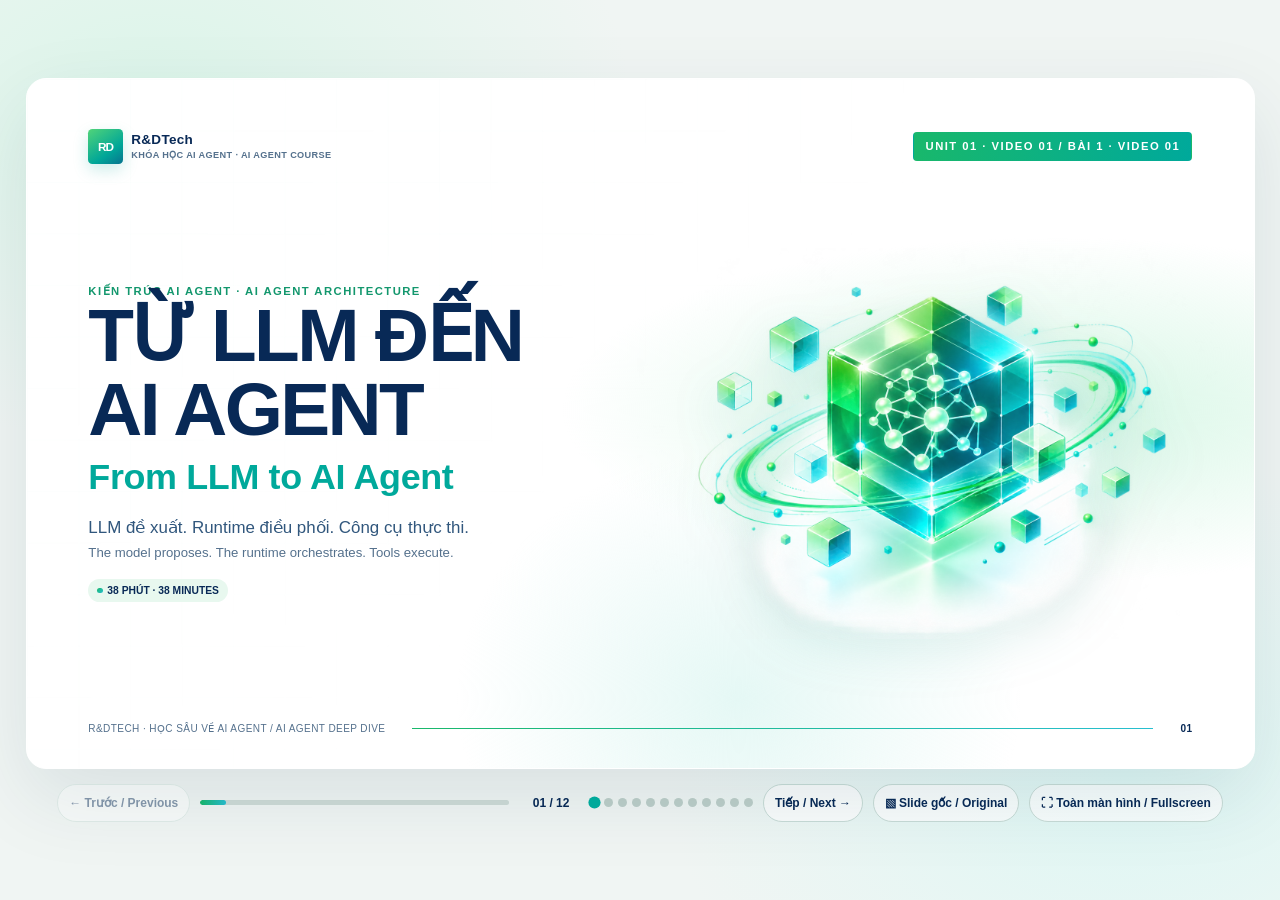
==== commit 8d3986f2: "Add original slide presentation mode" ====
--- a/sessions/01-agent-architecture/video-01-from-llm-to-agent/presentation/index.html
+++ b/sessions/01-agent-architecture/video-01-from-llm-to-agent/presentation/index.html
@@ -55,6 +55,35 @@
       background: var(--paper);
       box-shadow: var(--shadow);
       isolation: isolate;
+    }
+    /* Keep the supplied slide images inside the same 16:9 presentation frame. */
+    .original-deck {
+      position: relative;
+      display: grid;
+      place-items: center;
+      width: min(96vw, 1500px);
+      max-height: calc(100svh - 104px);
+      aspect-ratio: 16 / 9;
+      overflow: hidden;
+      border: 1px solid #ffffff;
+      border-radius: 20px;
+      background: #08182b;
+      box-shadow: var(--shadow);
+    }
+    .original-deck[hidden] { display: none; }
+    .original-slide { display: block; width: 100%; height: 100%; object-fit: contain; }
+    .source-page {
+      position: absolute;
+      right: 12px;
+      bottom: 12px;
+      padding: .45em .7em;
+      border: 1px solid #ffffff40;
+      border-radius: 99px;
+      color: #fff;
+      background: #08182bcc;
+      font-size: 11px;
+      font-weight: 800;
+      letter-spacing: .06em;
     }
     .slide {
       position: absolute;
@@ -297,7 +326,7 @@
 
     @media (max-width: 760px) {
       .presentation { gap: 9px; padding: 10px 5px; }
-      .deck { width: 98vw; max-height: calc(100svh - 83px); border-radius: 10px; }
+      .deck, .original-deck { width: 98vw; max-height: calc(100svh - 100px); border-radius: 10px; }
       .slide { padding: 4cqw 4.2cqw 2.8cqw; gap: 2.2cqw; }
       .brand-name { font-size: 1.5cqw; }
       .brand-mark { font-size: 1.6cqw; }
@@ -314,12 +343,12 @@
       .progress-wrap { width: 26vw; }
     }
     @media (max-height: 560px) {
-      .deck { height: calc(100svh - 86px); width: auto; max-height: none; }
+      .deck, .original-deck { height: calc(100svh - 86px); width: auto; max-height: none; }
       .presentation { gap: 7px; padding: 8px; }
       .slide { padding-top: 3cqw; padding-bottom: 2cqw; gap: 1.4cqw; }
     }
     .presentation:fullscreen { gap: 8px; padding: 8px; background: #eaf1ef; }
-    .presentation:fullscreen .deck { width: min(98vw, calc((100svh - 70px) * 1.7778)); max-height: calc(100svh - 70px); border-radius: 12px; }
+    .presentation:fullscreen .deck, .presentation:fullscreen .original-deck { width: min(98vw, calc((100svh - 70px) * 1.7778)); max-height: calc(100svh - 70px); border-radius: 12px; }
     @media print {
       body { overflow: visible; background: white; }
       .presentation { display: block; padding: 0; }
@@ -533,11 +562,18 @@
       </section>
     </main>
 
+    <!-- Source images are the supplied originals; page 01 was not included. -->
+    <main class="original-deck" id="originalDeck" aria-label="Original supplied presentation slides" hidden>
+      <img class="original-slide" id="originalSlide" alt="Original presentation slide">
+      <span class="source-page" id="sourcePage" aria-hidden="true"></span>
+    </main>
+
     <nav class="controls" aria-label="Điều khiển trình chiếu / Presentation controls">
       <button class="control-btn" id="prev" type="button" aria-label="Trang trước / Previous slide">← <span>Trước / Previous</span></button>
       <div class="progress-wrap"><div class="progress-track" aria-hidden="true"><div class="progress-fill" id="progress"></div></div><output class="counter" id="counter" aria-live="polite">01 / 12</output></div>
       <div class="dots" id="dots" aria-label="Chọn trang / Choose a slide"></div>
       <button class="control-btn" id="next" type="button" aria-label="Trang tiếp / Next slide"><span>Tiếp / Next</span> →</button>
+      <button class="control-btn" id="sourceMode" type="button" aria-pressed="false" aria-label="Trình chiếu ảnh slide gốc / Present original slides">▧ <span>Slide gốc / Original</span></button>
       <button class="control-btn" id="fullscreen" type="button" aria-label="Toàn màn hình / Fullscreen">⛶ <span>Toàn màn hình / Fullscreen</span></button>
     </nav>
     <p class="sr-only" id="keyboard-help">Dùng phím mũi tên trái/phải, Page Up/Page Down, Home hoặc End để chuyển trang. Use the left/right arrows, Page Up/Page Down, Home, or End to navigate.</p>
@@ -545,15 +581,26 @@
   <script>
     (() => {
       const slides = [...document.querySelectorAll('.slide')];
+      // Keep this list aligned with the supplied original PNG pages; page 01 is absent.
+      const originalPages = ['00', '02', '03', '04', '05', '06', '07', '08', '09', '10', '11', '12'];
       const deck = document.getElementById('deck');
+      const originalDeck = document.getElementById('originalDeck');
+      const originalSlide = document.getElementById('originalSlide');
+      const sourcePage = document.getElementById('sourcePage');
       const presentation = document.getElementById('presentation');
       const prev = document.getElementById('prev');
       const next = document.getElementById('next');
       const fullscreen = document.getElementById('fullscreen');
+      const sourceMode = document.getElementById('sourceMode');
       const counter = document.getElementById('counter');
       const progress = document.getElementById('progress');
       const dots = document.getElementById('dots');
-      let current = Math.max(0, Math.min(slides.length - 1, Number(location.hash.replace('#slide-', '')) - 1 || 0));
+      const initialOriginalPage = location.hash.match(/^#original-(\d{2})$/)?.[1];
+      const initialOriginalIndex = originalPages.indexOf(initialOriginalPage);
+      let originalMode = initialOriginalIndex >= 0;
+      let current = originalMode
+        ? initialOriginalIndex
+        : Math.max(0, Math.min(slides.length - 1, Number(location.hash.replace('#slide-', '')) - 1 || 0));
 
       slides.forEach((_, index) => {
         const dot = document.createElement('button');
@@ -566,7 +613,17 @@
       const dotButtons = [...dots.children];
 
       function show(index, updateHash = true) {
-        current = Math.max(0, Math.min(slides.length - 1, index));
+        current = Math.max(0, Math.min(originalPages.length - 1, index));
+        // Only one visual deck is exposed at a time; both modes share navigation state.
+        deck.hidden = originalMode;
+        originalDeck.hidden = !originalMode;
+        sourceMode.setAttribute('aria-pressed', String(originalMode));
+        sourceMode.setAttribute('aria-label', originalMode
+          ? 'Trình chiếu bản thiết kế / Present designed slides'
+          : 'Trình chiếu ảnh slide gốc / Present original slides');
+        sourceMode.querySelector('span').textContent = originalMode
+          ? 'Bản thiết kế / Designed'
+          : 'Slide gốc / Original';
         slides.forEach((slide, i) => {
           const active = i === current;
           slide.classList.toggle('active', active);
@@ -578,14 +635,27 @@
         });
         prev.disabled = current === 0;
         next.disabled = current === slides.length - 1;
-        counter.value = `${String(current + 1).padStart(2, '0')} / ${String(slides.length).padStart(2, '0')}`;
+        const pageNumber = originalPages[current];
+        originalSlide.src = `assets/source-images/slide-${pageNumber}.png`;
+        originalSlide.alt = `Original supplied presentation slide, page ${pageNumber}`;
+        sourcePage.textContent = `SOURCE PAGE ${pageNumber}`;
+        counter.value = originalMode
+          ? `${pageNumber} / ${String(originalPages.length).padStart(2, '0')}`
+          : `${String(current + 1).padStart(2, '0')} / ${String(slides.length).padStart(2, '0')}`;
         counter.textContent = counter.value;
         progress.style.width = `${((current + 1) / slides.length) * 100}%`;
-        if (updateHash) history.replaceState(null, '', `#slide-${current + 1}`);
+        if (updateHash) {
+          const hash = originalMode ? `#original-${pageNumber}` : `#slide-${current + 1}`;
+          history.replaceState(null, '', hash);
+        }
       }
 
       prev.addEventListener('click', () => show(current - 1));
       next.addEventListener('click', () => show(current + 1));
+      sourceMode.addEventListener('click', () => {
+        originalMode = !originalMode;
+        show(current);
+      });
       fullscreen.addEventListener('click', async () => {
         try {
           if (!document.fullscreenElement) await presentation.requestFullscreen();
@@ -603,8 +673,20 @@
         else if (event.key === 'End') { event.preventDefault(); show(slides.length - 1); }
       });
       window.addEventListener('hashchange', () => {
+        const originalMatch = location.hash.match(/^#original-(\d{2})$/);
+        if (originalMatch) {
+          const index = originalPages.indexOf(originalMatch[1]);
+          if (index >= 0) {
+            originalMode = true;
+            show(index, false);
+          }
+          return;
+        }
         const index = Number(location.hash.replace('#slide-', '')) - 1;
-        if (Number.isInteger(index) && index >= 0 && index < slides.length) show(index, false);
+        if (Number.isInteger(index) && index >= 0 && index < slides.length) {
+          originalMode = false;
+          show(index, false);
+        }
       });
       show(current, false);
       deck.setAttribute('aria-describedby', 'keyboard-help');
